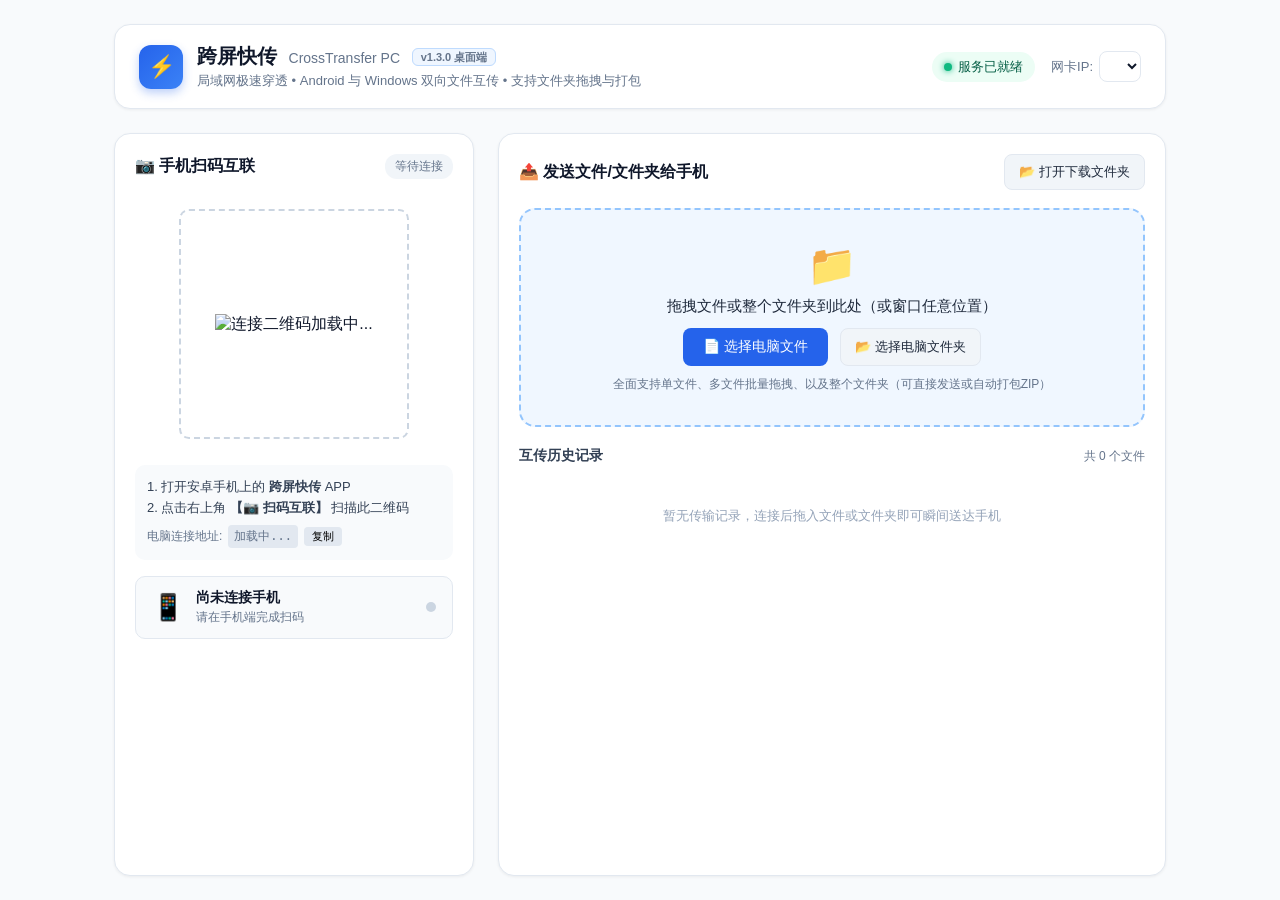
==== pc/static/index.html @ 51611d0e "feat: initial commit for cross-transfer v1.3.0 (Android & Windows PC mutual file transfer with folde" ====
<!DOCTYPE html>
<html lang="zh-CN">
<head>
    <meta charset="UTF-8">
    <meta name="viewport" content="width=device-width, initial-scale=1.0">
    <title>跨屏快传 - Windows 桌面端</title>
    <link rel="stylesheet" href="style.css">
</head>
<body>
    <div class="app-container">
        <!-- Header -->
        <header class="header">
            <div class="header-left">
                <div class="logo-icon">⚡</div>
                <div>
                    <h1>跨屏快传 <span>CrossTransfer PC</span> <span class="badge-ver">v1.3.0 桌面端</span></h1>
                    <p class="subtitle">局域网极速穿透 • Android 与 Windows 双向文件互传 • 支持文件夹拖拽与打包</p>
                </div>
            </div>
            <div class="header-right">
                <div class="network-badge">
                    <span class="dot live"></span>
                    <span id="txtStatus">服务已就绪</span>
                </div>
                <div class="ip-selector-wrap">
                    <label for="selectIp">网卡IP:</label>
                    <select id="selectIp"></select>
                </div>
            </div>
        </header>

        <!-- Main Content -->
        <main class="main-content">
            <!-- Left: QR Code Pairing & Connection Status -->
            <section class="card qr-section">
                <div class="card-header">
                    <h2>📷 手机扫码互联</h2>
                    <span class="badge" id="phoneStatusBadge">等待连接</span>
                </div>
                <div class="qr-container">
                    <div class="qr-box" id="qrBox">
                        <img id="imgQr" src="" alt="连接二维码加载中...">
                        <div class="qr-overlay" id="qrOverlay">
                            <span class="spinner"></span>
                        </div>
                    </div>
                </div>
                <div class="qr-instructions">
                    <p>1. 打开安卓手机上的 <strong>跨屏快传</strong> APP</p>
                    <p>2. 点击右上角 <strong>【📷 扫码互联】</strong> 扫描此二维码</p>
                    <p class="ip-hint">电脑连接地址: <code id="txtCurrentUrl">加载中...</code> <button class="btn-sm" id="btnCopyUrl">复制</button></p>
                </div>

                <div class="device-card" id="deviceCard">
                    <div class="device-top">
                        <div class="device-icon">📱</div>
                        <div class="device-info">
                            <div class="device-name" id="txtDeviceName">尚未连接手机</div>
                            <div class="device-desc" id="txtDeviceDesc">请在手机端完成扫码</div>
                        </div>
                        <div class="status-indicator" id="statusIndicator"></div>
                    </div>
                    <!-- Actions shown when connected -->
                    <div class="device-actions" id="deviceActions" style="display: none;">
                        <button class="btn-storage" id="btnEnterStorage">📂 进入手机存储</button>
                        <button class="btn-disconnect" id="btnDisconnect">🔌 断开连接</button>
                    </div>
                </div>
            </section>

            <!-- Right: File Transfer & History -->
            <section class="card transfer-section">
                <div class="card-header">
                    <h2>📤 发送文件/文件夹给手机</h2>
                    <button class="btn-secondary" id="btnOpenFolder">📂 打开下载文件夹</button>
                </div>

                <!-- Dropzone -->
                <div class="dropzone" id="dropzone">
                    <input type="file" id="filePicker" multiple style="display: none;">
                    <input type="file" id="folderPicker" webkitdirectory directory multiple style="display: none;">
                    <div class="dropzone-content">
                        <div class="drop-icon">📁</div>
                        <p class="drop-text">拖拽文件或整个文件夹到此处（或窗口任意位置）</p>
                        <div class="drop-buttons">
                            <button class="btn-primary" id="btnBrowseFiles">📄 选择电脑文件</button>
                            <button class="btn-secondary" id="btnBrowseFolder">📂 选择电脑文件夹</button>
                        </div>
                        <p class="drop-hint">全面支持单文件、多文件批量拖拽、以及整个文件夹（可直接发送或自动打包ZIP）</p>
                    </div>
                </div>

                <!-- Live Transfer Progress -->
                <div class="progress-card" id="progressCard" style="display: none;">
                    <div class="progress-header">
                        <span class="progress-title" id="txtProgressTitle">正在发送: filename.zip</span>
                        <span class="progress-percent" id="txtProgressPercent">0%</span>
                    </div>
                    <div class="progress-bar-bg">
                        <div class="progress-bar-fill" id="progressBarFill" style="width: 0%;"></div>
                    </div>
                    <div class="progress-footer">
                        <span id="txtProgressSpeed">0 MB/s</span>
                        <span id="txtProgressDetails">0 MB / 0 MB</span>
                    </div>
                </div>

                <!-- File History -->
                <div class="history-section">
                    <div class="history-header">
                        <h3>互传历史记录</h3>
                        <span class="history-count" id="txtHistoryCount">共 0 个文件</span>
                    </div>
                    <div class="history-list" id="historyList">
                        <div class="empty-hint" id="emptyHint">
                            暂无传输记录，连接后拖入文件或文件夹即可瞬间送达手机
                        </div>
                    </div>
                </div>
            </section>
        </main>
    </div>

    <!-- Phone Storage & Directory Explorer Modal -->
    <div class="modal-overlay" id="phoneStorageModal" style="display: none;">
        <div class="modal-dialog modal-explorer-dialog">
            <div class="modal-header">
                <div class="modal-title-wrap">
                    <span class="modal-icon">📱</span>
                    <div>
                        <h3 id="txtModalDeviceTitle">手机文件夹与存储管理</h3>
                        <p class="modal-subtitle">双向极速互联 • 可点击进入任意文件夹、下载文件或直接拖拽文件/文件夹存入当前手机目录</p>
                    </div>
                </div>
                <button class="modal-close" id="btnCloseModal">✕</button>
            </div>

            <!-- Permission Alert Banner -->
            <div class="permission-alert-banner" id="permissionAlertBanner" style="display: none;">
                <div class="banner-text">
                    <span class="banner-icon">🛡️</span>
                    <span>提示：若手机部分系统文件夹无法访问，请在手机端开启【所有文件管理权限】。</span>
                </div>
                <button class="btn-sm btn-warning" id="btnRequestPermission">在手机端弹出授权</button>
            </div>

            <!-- Toolbar & Actions -->
            <div class="modal-toolbar">
                <div class="toolbar-left">
                    <button class="btn-sm btn-action" id="btnGoRoot" title="返回手机内部存储根目录">🏠 内部存储</button>
                    <button class="btn-sm btn-action" id="btnGoParent" title="返回上一级目录" disabled>⬅️ 返回上一级</button>
                    <button class="btn-sm btn-action" id="btnRefreshPhoneStorage" title="重新扫描当前目录">🔄 刷新目录</button>
                    <button class="btn-sm btn-action btn-highlight" id="btnModalUploadToPhone" title="从电脑选取文件保存到当前手机文件夹">📤 上传文件到此目录</button>
                    <button class="btn-sm btn-action" id="btnModalUploadFolderToPhone" title="从电脑选取文件夹保存到当前手机文件夹">📁 上传文件夹到此目录</button>
                    <input type="file" id="modalFolderFileInput" multiple style="display: none;">
                    <input type="file" id="modalFolderDirInput" webkitdirectory directory multiple style="display: none;">
                </div>
                <div class="toolbar-right">
                    <button class="btn-sm btn-action" id="btnTriggerRemotePicker" title="在手机屏幕上展开系统全能选择器">📲 手机端选择器</button>
                    <button class="btn-sm btn-danger" id="btnModalDisconnect">🔌 断开连接</button>
                </div>
            </div>

            <!-- Path Bar & Shortcuts -->
            <div class="path-navigation-bar">
                <div class="current-path-wrap">
                    <span class="path-label">📂 当前目录:</span>
                    <span class="path-val" id="txtCurrentPath">/storage/emulated/0</span>
                </div>
                <div class="quick-shortcuts">
                    <span class="shortcut-label">常用目录:</span>
                    <button class="shortcut-chip" data-folder="Download">📥 下载 (Download)</button>
                    <button class="shortcut-chip" data-folder="DCIM">📷 相册 (DCIM)</button>
                    <button class="shortcut-chip" data-folder="Pictures">🖼️ 图片 (Pictures)</button>
                    <button class="shortcut-chip" data-folder="Documents">📄 文档 (Documents)</button>
                    <button class="shortcut-chip" data-folder="Music">🎵 音乐 (Music)</button>
                    <button class="shortcut-chip" data-folder="Movies">🎬 视频 (Movies)</button>
                </div>
            </div>

            <!-- Directory Content Table -->
            <div class="modal-body modal-explorer-body">
                <div class="explorer-table-header">
                    <div class="col-name">名称</div>
                    <div class="col-size">大小 / 子项</div>
                    <div class="col-time">修改时间</div>
                    <div class="col-action">操作</div>
                </div>
                <div class="phone-file-list" id="phoneFileList">
                    <div class="loading-hint" id="phoneStorageLoading">正在读取手机存储目录结构...</div>
                </div>
            </div>

            <div class="modal-footer">
                <div class="footer-stats">
                    <span id="txtPhoneStorageStats">正在加载...</span>
                    <span class="current-upload-target" id="txtUploadTargetHint"></span>
                </div>
                <button class="btn-secondary" id="btnDismissModal">完成</button>
            </div>
        </div>
    </div>

    <!-- Folder Upload Choice Modal -->
    <div class="modal-overlay" id="folderChoiceModal" style="display: none;">
        <div class="modal-dialog modal-choice-dialog">
            <div class="modal-header">
                <div class="modal-title-wrap">
                    <span class="modal-icon">📦</span>
                    <div>
                        <h3 id="txtFolderChoiceTitle">传输文件夹到手机</h3>
                        <p class="modal-subtitle" id="txtFolderChoiceSubtitle">检测到文件夹，请选择传输方式</p>
                    </div>
                </div>
                <button class="modal-close" id="btnCloseFolderChoiceModal">✕</button>
            </div>
            <div class="modal-body modal-choice-body">
                <div class="folder-info-card">
                    <div class="folder-info-icon">📁</div>
                    <div class="folder-info-details">
                        <div class="folder-info-name" id="txtFolderInfoName">文件夹名称</div>
                        <div class="folder-info-stats" id="txtFolderInfoStats">包含 0 个文件 • 0 B</div>
                    </div>
                </div>
                <div class="folder-options-grid">
                    <div class="folder-option-card active" id="optZip">
                        <div class="opt-badge">推荐</div>
                        <div class="opt-icon">📦</div>
                        <div class="opt-title">打包为压缩包发送 (.zip)</div>
                        <div class="opt-desc">自动将文件夹无损打包成单个 ZIP 压缩包高速传输，手机端接收后可直接打开或解压。</div>
                    </div>
                    <div class="folder-option-card" id="optDirect">
                        <div class="opt-icon">📂</div>
                        <div class="opt-title">保持文件夹结构传输</div>
                        <div class="opt-desc">在手机端创建同名文件夹，将文件夹内的每个文件原样存入对应手机目录中。</div>
                    </div>
                </div>
            </div>
            <div class="modal-footer modal-choice-footer">
                <button class="btn-secondary" id="btnCancelFolderChoice">取消</button>
                <button class="btn-primary" id="btnConfirmFolderChoice">立即传输</button>
            </div>
        </div>
    </div>

    <!-- Global Full-Window Drag & Drop Overlay -->
    <div class="global-drag-overlay" id="globalDragOverlay" style="display: none;">
        <div class="drag-overlay-box">
            <div class="drag-overlay-icon">🚀</div>
            <div class="drag-overlay-title" id="dragOverlayTitle">释放文件或文件夹，立即传输到手机</div>
            <div class="drag-overlay-sub" id="dragOverlaySub">支持任意单文件、多文件拖拽及整个文件夹（可直接发送或打包ZIP）</div>
            <div class="drag-overlay-target" id="dragOverlayTarget" style="display: none;"></div>
        </div>
    </div>

    <!-- Local JSZip Library -->
    <script src="jszip.min.js"></script>
    <script src="app.js"></script>
</body>
</html>
---- pc/static/style.css ----
:root {
    --primary: #2563eb;
    --primary-hover: #1d4ed8;
    --bg-main: #f8fafc;
    --bg-card: #ffffff;
    --text-primary: #0f172a;
    --text-secondary: #64748b;
    --border: #e2e8f0;
    --success: #10b981;
    --warning: #f59e0b;
    --danger: #ef4444;
    --radius-lg: 16px;
    --radius-md: 10px;
    --shadow-sm: 0 1px 3px rgba(0,0,0,0.06);
    --shadow-md: 0 4px 12px rgba(0,0,0,0.05);
}

* {
    box-sizing: border-box;
    margin: 0;
    padding: 0;
    font-family: -apple-system, BlinkMacSystemFont, "Segoe UI", Roboto, "Helvetica Neue", Arial, sans-serif;
}

body {
    background-color: var(--bg-main);
    color: var(--text-primary);
    min-height: 100vh;
    display: flex;
    flex-direction: column;
}

.app-container {
    max-width: 1100px;
    margin: 0 auto;
    width: 100%;
    padding: 24px;
    flex: 1;
    display: flex;
    flex-direction: column;
}

/* Header */
.header {
    display: flex;
    justify-content: space-between;
    align-items: center;
    background: var(--bg-card);
    padding: 18px 24px;
    border-radius: var(--radius-lg);
    border: 1px solid var(--border);
    box-shadow: var(--shadow-sm);
    margin-bottom: 24px;
}

.header-left {
    display: flex;
    align-items: center;
    gap: 14px;
}

.logo-icon {
    width: 44px;
    height: 44px;
    background: linear-gradient(135deg, #2563eb, #3b82f6);
    color: #fff;
    border-radius: 12px;
    display: flex;
    align-items: center;
    justify-content: center;
    font-size: 22px;
    box-shadow: 0 4px 10px rgba(37, 99, 235, 0.3);
}

.header h1 {
    font-size: 20px;
    font-weight: 700;
}

.header h1 span {
    font-size: 14px;
    font-weight: 500;
    color: var(--text-secondary);
    margin-left: 6px;
}

.badge-ver {
    background: #eff6ff;
    color: #2563eb;
    border: 1px solid #bfdbfe;
    font-size: 11px !important;
    font-weight: 700 !important;
    padding: 2px 8px;
    border-radius: 6px;
    vertical-align: middle;
    margin-left: 6px;
}

.subtitle {
    font-size: 13px;
    color: var(--text-secondary);
    margin-top: 2px;
}

.header-right {
    display: flex;
    align-items: center;
    gap: 16px;
}

.network-badge {
    display: flex;
    align-items: center;
    gap: 6px;
    background: #ecfdf5;
    color: #065f46;
    padding: 6px 12px;
    border-radius: 20px;
    font-size: 13px;
    font-weight: 500;
}

.dot {
    width: 8px;
    height: 8px;
    border-radius: 50%;
}

.dot.live {
    background: var(--success);
    box-shadow: 0 0 6px var(--success);
}

.ip-selector-wrap {
    display: flex;
    align-items: center;
    gap: 6px;
    font-size: 13px;
    color: var(--text-secondary);
}

.ip-selector-wrap select {
    padding: 6px 10px;
    border: 1px solid var(--border);
    border-radius: 8px;
    background: #fff;
    font-size: 13px;
    outline: none;
    color: var(--text-primary);
}

/* Main Grid */
.main-content {
    display: grid;
    grid-template-columns: 360px 1fr;
    gap: 24px;
    flex: 1;
}

/* Cards */
.card {
    background: var(--bg-card);
    border-radius: var(--radius-lg);
    border: 1px solid var(--border);
    box-shadow: var(--shadow-sm);
    padding: 20px;
    display: flex;
    flex-direction: column;
}

.card-header {
    display: flex;
    justify-content: space-between;
    align-items: center;
    margin-bottom: 18px;
}

.card-header h2 {
    font-size: 16px;
    font-weight: 600;
}

.badge {
    font-size: 12px;
    padding: 4px 10px;
    border-radius: 12px;
    background: #f1f5f9;
    color: var(--text-secondary);
    font-weight: 500;
}

.badge.connected {
    background: #dcfce7;
    color: #166534;
}

/* QR Code Section */
.qr-container {
    display: flex;
    justify-content: center;
    align-items: center;
    padding: 12px;
}

.qr-box {
    width: 230px;
    height: 230px;
    border: 2px dashed #cbd5e1;
    border-radius: var(--radius-md);
    display: flex;
    align-items: center;
    justify-content: center;
    background: #fff;
    position: relative;
    padding: 10px;
}

.qr-box img {
    max-width: 100%;
    max-height: 100%;
    object-fit: contain;
}

.qr-instructions {
    background: #f8fafc;
    border-radius: var(--radius-md);
    padding: 12px;
    margin-top: 14px;
    font-size: 13px;
    color: #334155;
    line-height: 1.6;
}

.ip-hint {
    margin-top: 6px;
    font-size: 12px;
    color: var(--text-secondary);
    display: flex;
    align-items: center;
    gap: 6px;
}

.ip-hint code {
    background: #e2e8f0;
    padding: 2px 6px;
    border-radius: 4px;
    font-family: monospace;
}

.device-card {
    margin-top: 16px;
    padding: 12px 16px;
    background: #f8fafc;
    border: 1px solid var(--border);
    border-radius: var(--radius-md);
    display: flex;
    align-items: center;
    gap: 12px;
}

.device-icon {
    font-size: 26px;
}

.device-info {
    flex: 1;
}

.device-name {
    font-size: 14px;
    font-weight: 600;
}

.device-desc {
    font-size: 12px;
    color: var(--text-secondary);
    margin-top: 2px;
}

.status-indicator {
    width: 10px;
    height: 10px;
    border-radius: 50%;
    background: #cbd5e1;
}

.status-indicator.online {
    background: var(--success);
    box-shadow: 0 0 8px var(--success);
}

/* Dropzone */
.dropzone {
    border: 2px dashed #93c5fd;
    background: #f0f7ff;
    border-radius: var(--radius-lg);
    padding: 32px 20px;
    text-align: center;
    cursor: pointer;
    transition: all 0.2s ease;
    margin-bottom: 20px;
}

.dropzone:hover, .dropzone.dragover {
    border-color: var(--primary);
    background: #e0f2fe;
}

.drop-icon {
    font-size: 40px;
    margin-bottom: 8px;
}

.drop-text {
    font-size: 15px;
    font-weight: 500;
    color: #1e293b;
    margin-bottom: 12px;
}

.drop-hint {
    font-size: 12px;
    color: #64748b;
    margin-top: 10px;
}

/* Buttons */
.btn-primary {
    background: var(--primary);
    color: #fff;
    border: none;
    padding: 10px 20px;
    border-radius: 8px;
    font-size: 14px;
    font-weight: 500;
    cursor: pointer;
    transition: background 0.2s;
}

.btn-primary:hover {
    background: var(--primary-hover);
}

.btn-secondary {
    background: #f1f5f9;
    color: #1e293b;
    border: 1px solid var(--border);
    padding: 8px 14px;
    border-radius: 8px;
    font-size: 13px;
    cursor: pointer;
    font-weight: 500;
}

.btn-secondary:hover {
    background: #e2e8f0;
}

.btn-sm {
    background: #e2e8f0;
    border: none;
    padding: 2px 8px;
    border-radius: 4px;
    font-size: 11px;
    cursor: pointer;
}

.btn-sm:hover {
    background: #cbd5e1;
}

/* Progress Card */
.progress-card {
    background: #f8fafc;
    border: 1px solid #bfdbfe;
    border-radius: var(--radius-md);
    padding: 14px 18px;
    margin-bottom: 20px;
}

.progress-header {
    display: flex;
    justify-content: space-between;
    font-size: 13px;
    font-weight: 600;
    margin-bottom: 8px;
}

.progress-percent {
    color: var(--primary);
}

.progress-bar-bg {
    width: 100%;
    height: 8px;
    background: #e2e8f0;
    border-radius: 4px;
    overflow: hidden;
}

.progress-bar-fill {
    height: 100%;
    background: linear-gradient(90deg, #2563eb, #60a5fa);
    transition: width 0.1s linear;
}

.progress-footer {
    display: flex;
    justify-content: space-between;
    font-size: 11px;
    color: var(--text-secondary);
    margin-top: 6px;
}

/* File History */
.history-section {
    flex: 1;
    display: flex;
    flex-direction: column;
}

.history-header {
    display: flex;
    justify-content: space-between;
    align-items: center;
    margin-bottom: 12px;
}

.history-header h3 {
    font-size: 14px;
    font-weight: 600;
    color: #334155;
}

.history-count {
    font-size: 12px;
    color: var(--text-secondary);
}

.history-list {
    flex: 1;
    overflow-y: auto;
    max-height: 280px;
    display: flex;
    flex-direction: column;
    gap: 8px;
}

.history-item {
    display: flex;
    align-items: center;
    padding: 10px 14px;
    background: #fff;
    border: 1px solid var(--border);
    border-radius: var(--radius-md);
    gap: 12px;
}

.item-icon {
    font-size: 24px;
}

.item-info {
    flex: 1;
    min-width: 0;
}

.item-name {
    font-size: 13px;
    font-weight: 600;
    white-space: nowrap;
    overflow: hidden;
    text-overflow: ellipsis;
}

.item-meta {
    font-size: 11px;
    color: var(--text-secondary);
    margin-top: 2px;
}

.item-actions {
    display: flex;
    gap: 6px;
}

.empty-hint {
    text-align: center;
    padding: 30px 10px;
    color: #94a3b8;
    font-size: 13px;
}

/* Device Card Enhancements */
.device-card {
    flex-direction: column;
    align-items: stretch !important;
}

.device-top {
    display: flex;
    align-items: center;
    gap: 12px;
}

.device-actions {
    display: flex;
    gap: 8px;
    margin-top: 12px;
    padding-top: 10px;
    border-top: 1px solid var(--border);
}

.btn-storage {
    flex: 1;
    background: #eff6ff;
    color: #1d4ed8;
    border: 1px solid #bfdbfe;
    padding: 8px 10px;
    border-radius: 8px;
    font-size: 12px;
    font-weight: 600;
    cursor: pointer;
    transition: all 0.2s;
}

.btn-storage:hover {
    background: #dbeafe;
}

.btn-disconnect {
    background: #fef2f2;
    color: #b91c1c;
    border: 1px solid #fecaca;
    padding: 8px 12px;
    border-radius: 8px;
    font-size: 12px;
    font-weight: 600;
    cursor: pointer;
    transition: all 0.2s;
}

.btn-disconnect:hover {
    background: #fee2e2;
}

.btn-danger {
    background: #ef4444;
    color: #ffffff;
    border: none;
    padding: 6px 12px;
    border-radius: 6px;
    font-size: 12px;
    font-weight: 500;
    cursor: pointer;
}

.btn-danger:hover {
    background: #dc2626;
}

.btn-action {
    background: #f1f5f9;
    color: #1e293b;
    border: 1px solid #cbd5e1;
    padding: 6px 12px;
    border-radius: 6px;
    font-size: 12px;
    font-weight: 500;
    cursor: pointer;
}

.btn-action:hover {
    background: #e2e8f0;
}

/* Modal Overlay & Dialog */
.modal-overlay {
    position: fixed;
    top: 0;
    left: 0;
    right: 0;
    bottom: 0;
    background: rgba(15, 23, 42, 0.6);
    backdrop-filter: blur(4px);
    display: flex;
    align-items: center;
    justify-content: center;
    z-index: 9999;
    animation: fadeIn 0.2s ease;
}

.modal-dialog {
    background: #ffffff;
    width: 680px;
    max-width: 92vw;
    max-height: 85vh;
    border-radius: 16px;
    box-shadow: 0 20px 25px -5px rgba(0, 0, 0, 0.2), 0 10px 10px -5px rgba(0, 0, 0, 0.1);
    display: flex;
    flex-direction: column;
    overflow: hidden;
    animation: slideUp 0.25s ease;
}

@keyframes fadeIn {
    from { opacity: 0; }
    to { opacity: 1; }
}

@keyframes slideUp {
    from { transform: translateY(20px); opacity: 0; }
    to { transform: translateY(0); opacity: 1; }
}

.modal-header {
    display: flex;
    justify-content: space-between;
    align-items: center;
    padding: 18px 24px;
    border-bottom: 1px solid var(--border);
    background: #f8fafc;
}

.modal-title-wrap {
    display: flex;
    align-items: center;
    gap: 12px;
}

.modal-icon {
    font-size: 28px;
}

.modal-header h3 {
    font-size: 17px;
    font-weight: 700;
    color: var(--text-primary);
}

.modal-subtitle {
    font-size: 12px;
    color: var(--text-secondary);
    margin-top: 2px;
}

.modal-close {
    background: transparent;
    border: none;
    font-size: 20px;
    color: #94a3b8;
    cursor: pointer;
    padding: 4px 8px;
    border-radius: 6px;
}

.modal-close:hover {
    background: #e2e8f0;
    color: #0f172a;
}

.modal-toolbar {
    display: flex;
    justify-content: space-between;
    align-items: center;
    padding: 12px 24px;
    background: #ffffff;
    border-bottom: 1px solid var(--border);
}

.toolbar-left, .toolbar-right {
    display: flex;
    gap: 8px;
}

.modal-explorer-dialog {
    max-width: 880px;
    width: 94%;
}

.modal-explorer-body {
    flex: 1;
    overflow-y: auto;
    padding: 0;
    min-height: 360px;
    max-height: 480px;
}

.permission-alert-banner {
    display: flex;
    justify-content: space-between;
    align-items: center;
    padding: 10px 20px;
    background: #fffbeb;
    border-bottom: 1px solid #fde68a;
    font-size: 12px;
    color: #92400e;
}

.banner-text {
    display: flex;
    align-items: center;
    gap: 8px;
}

.btn-warning {
    background: #f59e0b;
    color: #ffffff;
    border: none;
    padding: 5px 12px;
    border-radius: 6px;
    font-size: 12px;
    cursor: pointer;
    font-weight: 600;
}

.btn-warning:hover {
    background: #d97706;
}

.btn-highlight {
    background: #2563eb !important;
    color: #ffffff !important;
    border: none !important;
}

.btn-highlight:hover {
    background: #1d4ed8 !important;
}

/* Path navigation & quick jump */
.path-navigation-bar {
    display: flex;
    flex-direction: column;
    gap: 8px;
    padding: 10px 20px;
    background: #f1f5f9;
    border-bottom: 1px solid var(--border);
}

.current-path-wrap {
    display: flex;
    align-items: center;
    gap: 8px;
    font-size: 13px;
}

.path-label {
    font-weight: 700;
    color: #334155;
}

.path-val {
    font-family: ui-monospace, SFMono-Regular, Menlo, Monaco, Consolas, monospace;
    font-weight: 600;
    color: #1d4ed8;
    background: #e0e7ff;
    padding: 2px 8px;
    border-radius: 4px;
    user-select: all;
    overflow: hidden;
    text-overflow: ellipsis;
    white-space: nowrap;
}

.quick-shortcuts {
    display: flex;
    flex-wrap: wrap;
    align-items: center;
    gap: 6px;
}

.shortcut-label {
    font-size: 11px;
    font-weight: 600;
    color: #64748b;
    margin-right: 2px;
}

.shortcut-chip {
    background: #ffffff;
    border: 1px solid #cbd5e1;
    border-radius: 12px;
    padding: 3px 10px;
    font-size: 11px;
    font-weight: 500;
    color: #334155;
    cursor: pointer;
    transition: all 0.15s;
}

.shortcut-chip:hover {
    background: #eff6ff;
    border-color: #93c5fd;
    color: #1d4ed8;
}

/* Explorer Table */
.explorer-table-header {
    display: flex;
    align-items: center;
    padding: 8px 20px;
    background: #f8fafc;
    border-bottom: 1px solid var(--border);
    font-size: 11px;
    font-weight: 700;
    color: #64748b;
}

.col-name {
    flex: 1;
    min-width: 0;
}

.col-size {
    width: 110px;
    text-align: right;
    padding-right: 12px;
}

.col-time {
    width: 140px;
    text-align: center;
}

.col-action {
    width: 120px;
    text-align: right;
}

.phone-file-list {
    display: flex;
    flex-direction: column;
}

.phone-explorer-row {
    display: flex;
    align-items: center;
    padding: 10px 20px;
    border-bottom: 1px solid #f1f5f9;
    transition: background 0.12s;
    user-select: none;
}

.phone-explorer-row:hover {
    background: #f8fafc;
}

.phone-explorer-row.is-directory {
    cursor: pointer;
}

.phone-explorer-row.is-directory:hover {
    background: #eff6ff;
}

.phone-explorer-row .item-icon {
    font-size: 20px;
    margin-right: 10px;
    flex-shrink: 0;
}

.phone-explorer-row .col-name {
    display: flex;
    align-items: center;
    font-size: 13px;
    font-weight: 500;
    color: #1e293b;
    overflow: hidden;
    text-overflow: ellipsis;
    white-space: nowrap;
}

.phone-explorer-row.is-directory .col-name {
    font-weight: 600;
    color: #0f172a;
}

.phone-explorer-row .col-size {
    font-size: 12px;
    color: #64748b;
}

.phone-explorer-row .col-time {
    font-size: 11px;
    color: #94a3b8;
}

.btn-enter-folder {
    background: #eff6ff;
    color: #1d4ed8;
    border: 1px solid #bfdbfe;
    padding: 4px 10px;
    border-radius: 6px;
    font-size: 11px;
    font-weight: 600;
    cursor: pointer;
    transition: all 0.15s;
}

.btn-enter-folder:hover {
    background: #2563eb;
    color: #ffffff;
    border-color: #2563eb;
}

.btn-download-file {
    background: #f0fdf4;
    color: #15803d;
    border: 1px solid #bbf7d0;
    padding: 4px 10px;
    border-radius: 6px;
    font-size: 11px;
    font-weight: 600;
    cursor: pointer;
    transition: all 0.15s;
}

.btn-download-file:hover {
    background: #16a34a;
    color: #ffffff;
    border-color: #16a34a;
}

.footer-stats {
    display: flex;
    flex-direction: column;
    gap: 2px;
}

.current-upload-target {
    font-size: 11px;
    color: #2563eb;
}

.modal-footer {
    display: flex;
    justify-content: space-between;
    align-items: center;
    padding: 14px 24px;
    border-top: 1px solid var(--border);
    background: #f8fafc;
    font-size: 13px;
    color: var(--text-secondary);
}

.loading-hint {
    text-align: center;
    padding: 40px 10px;
    color: #64748b;
    font-size: 14px;
}

/* Drop Buttons */
.drop-buttons {
    display: flex;
    justify-content: center;
    gap: 12px;
    margin-top: 6px;
    margin-bottom: 6px;
    flex-wrap: wrap;
}

/* Global Full-Window Drag & Drop Overlay */
.global-drag-overlay {
    position: fixed;
    top: 0;
    left: 0;
    width: 100vw;
    height: 100vh;
    background: rgba(15, 23, 42, 0.78);
    backdrop-filter: blur(6px);
    z-index: 99999;
    display: flex;
    align-items: center;
    justify-content: center;
    pointer-events: none;
    animation: fadeIn 0.15s ease;
}

.drag-overlay-box {
    background: #ffffff;
    border: 3px dashed var(--primary);
    border-radius: 24px;
    padding: 44px 56px;
    text-align: center;
    box-shadow: 0 25px 50px -12px rgba(0, 0, 0, 0.35);
    max-width: 580px;
    width: 90%;
    transform: scale(1.02);
    animation: popIn 0.2s cubic-bezier(0.16, 1, 0.3, 1);
}

@keyframes popIn {
    from { transform: scale(0.92); opacity: 0; }
    to { transform: scale(1.02); opacity: 1; }
}

.drag-overlay-icon {
    font-size: 54px;
    margin-bottom: 14px;
    animation: bounce 1s infinite alternate ease-in-out;
}

@keyframes bounce {
    from { transform: translateY(0); }
    to { transform: translateY(-10px); }
}

.drag-overlay-title {
    font-size: 20px;
    font-weight: 700;
    color: var(--text-primary);
    margin-bottom: 8px;
}

.drag-overlay-sub {
    font-size: 14px;
    color: var(--text-secondary);
}

.drag-overlay-target {
    margin-top: 14px;
    font-size: 13px;
    color: var(--primary);
    background: #eff6ff;
    border: 1px solid #bfdbfe;
    padding: 6px 16px;
    border-radius: 20px;
    display: inline-block;
    font-weight: 600;
}

/* Folder Choice Dialog */
.modal-choice-dialog {
    max-width: 580px;
    width: 90%;
}

.modal-choice-body {
    padding: 20px 24px;
    display: flex;
    flex-direction: column;
    gap: 18px;
}

.folder-info-card {
    display: flex;
    align-items: center;
    gap: 14px;
    background: #f8fafc;
    border: 1px solid var(--border);
    padding: 12px 18px;
    border-radius: 12px;
}

.folder-info-icon {
    font-size: 32px;
}

.folder-info-name {
    font-size: 15px;
    font-weight: 700;
    color: var(--text-primary);
}

.folder-info-stats {
    font-size: 12px;
    color: var(--text-secondary);
    margin-top: 2px;
}

.folder-options-grid {
    display: flex;
    flex-direction: column;
    gap: 12px;
}

.folder-option-card {
    position: relative;
    border: 2px solid var(--border);
    border-radius: 12px;
    padding: 16px;
    cursor: pointer;
    transition: all 0.2s ease;
    background: #ffffff;
}

.folder-option-card:hover {
    border-color: #93c5fd;
    background: #f8fafc;
}

.folder-option-card.active {
    border-color: var(--primary);
    background: #eff6ff;
    box-shadow: 0 4px 12px rgba(37, 99, 235, 0.12);
}

.folder-option-card .opt-badge {
    position: absolute;
    top: 12px;
    right: 12px;
    background: var(--primary);
    color: #ffffff;
    font-size: 11px;
    font-weight: 700;
    padding: 2px 8px;
    border-radius: 6px;
}

.folder-option-card .opt-icon {
    font-size: 24px;
    margin-bottom: 6px;
}

.folder-option-card .opt-title {
    font-size: 14px;
    font-weight: 700;
    color: var(--text-primary);
    margin-bottom: 4px;
}

.folder-option-card .opt-desc {
    font-size: 12px;
    color: var(--text-secondary);
    line-height: 1.45;
}

.modal-choice-footer {
    display: flex;
    justify-content: flex-end;
    gap: 10px;
    padding: 14px 24px;
    border-top: 1px solid var(--border);
    background: #f8fafc;
}
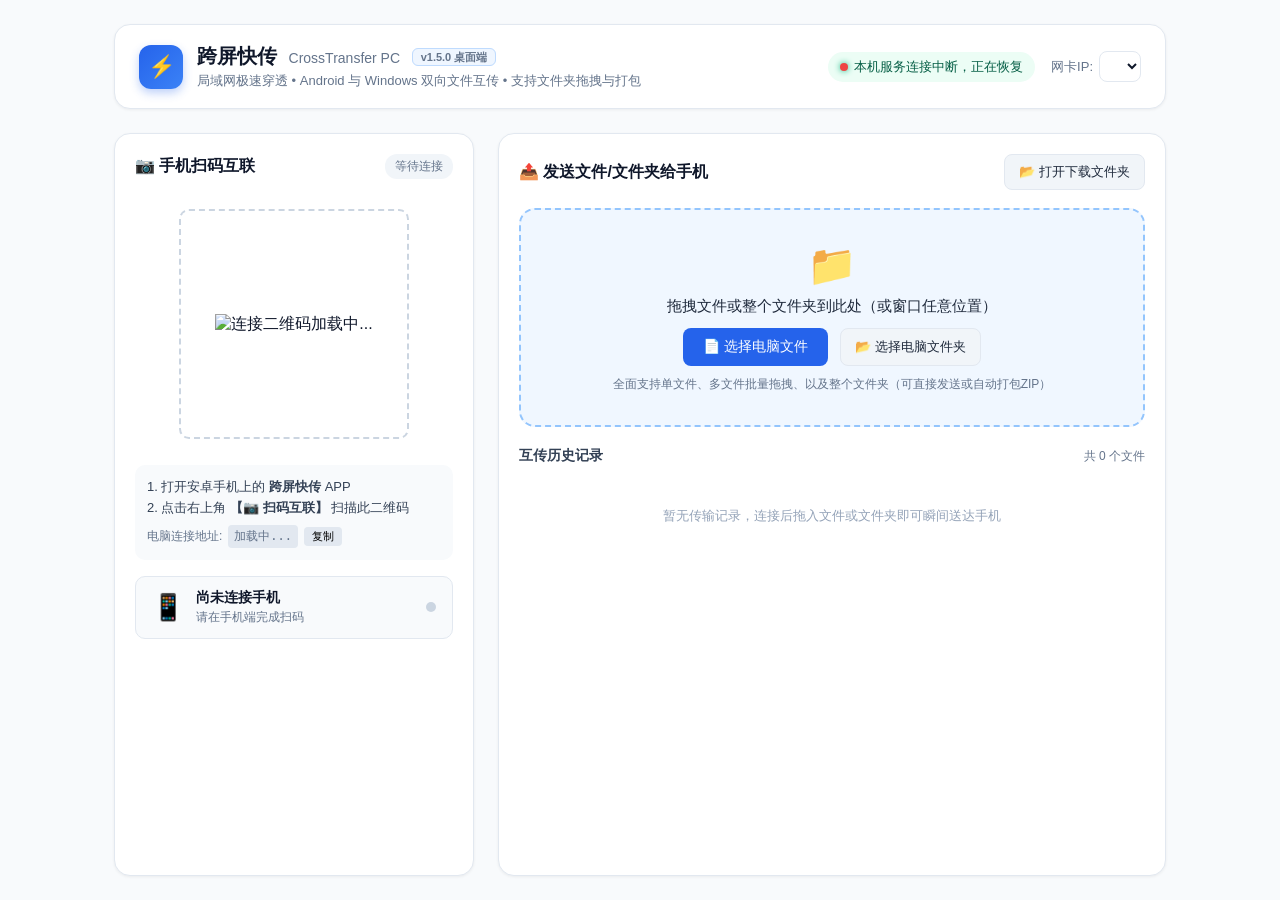
==== commit eae12eed: "feat: v1.5.0 修复断连并重构流畅性与易用性 断连根因与修复： - 旧连接迟到回调打死新连接：NetworkManager 引入 connectionEpoch 代际号，   onOpen/" ====
--- a/pc/static/index.html
+++ b/pc/static/index.html
@@ -4,6 +4,7 @@
     <meta charset="UTF-8">
     <meta name="viewport" content="width=device-width, initial-scale=1.0">
     <title>跨屏快传 - Windows 桌面端</title>
+    <link rel="icon" type="image/svg+xml" href="favicon.svg">
     <link rel="stylesheet" href="style.css">
 </head>
 <body>
@@ -13,14 +14,14 @@
             <div class="header-left">
                 <div class="logo-icon">⚡</div>
                 <div>
-                    <h1>跨屏快传 <span>CrossTransfer PC</span> <span class="badge-ver">v1.3.0 桌面端</span></h1>
+                    <h1>跨屏快传 <span>CrossTransfer PC</span> <span class="badge-ver">v1.5.0 桌面端</span></h1>
                     <p class="subtitle">局域网极速穿透 • Android 与 Windows 双向文件互传 • 支持文件夹拖拽与打包</p>
                 </div>
             </div>
             <div class="header-right">
-                <div class="network-badge">
-                    <span class="dot live"></span>
-                    <span id="txtStatus">服务已就绪</span>
+                <div class="network-badge" title="本机服务连接状态">
+                    <span class="dot live" id="wsStateDot"></span>
+                    <span id="wsStateLabel">服务已就绪</span>
                 </div>
                 <div class="ip-selector-wrap">
                     <label for="selectIp">网卡IP:</label>
@@ -149,9 +150,11 @@
                 <div class="toolbar-left">
                     <button class="btn-sm btn-action" id="btnGoRoot" title="返回手机内部存储根目录">🏠 内部存储</button>
                     <button class="btn-sm btn-action" id="btnGoParent" title="返回上一级目录" disabled>⬅️ 返回上一级</button>
-                    <button class="btn-sm btn-action" id="btnRefreshPhoneStorage" title="重新扫描当前目录">🔄 刷新目录</button>
-                    <button class="btn-sm btn-action btn-highlight" id="btnModalUploadToPhone" title="从电脑选取文件保存到当前手机文件夹">📤 上传文件到此目录</button>
-                    <button class="btn-sm btn-action" id="btnModalUploadFolderToPhone" title="从电脑选取文件夹保存到当前手机文件夹">📁 上传文件夹到此目录</button>
+                    <button class="btn-sm btn-action" id="btnRefreshPhoneStorage" title="重新扫描当前目录">🔄 刷新</button>
+                    <button class="btn-sm btn-action btn-highlight" id="btnModalPaste" title="从电脑剪贴板直接粘贴文件/文件夹到此目录 (快捷键 Ctrl+V)">📋 粘贴电脑文件</button>
+                    <button class="btn-sm btn-action" id="btnModalNewFolder" title="在当前手机目录新建文件夹">➕ 新建文件夹</button>
+                    <button class="btn-sm btn-action" id="btnModalUploadToPhone" title="从电脑选取文件保存到当前手机文件夹">📤 上传文件</button>
+                    <button class="btn-sm btn-action" id="btnModalUploadFolderToPhone" title="从电脑选取文件夹保存到当前手机文件夹">📁 上传文件夹</button>
                     <input type="file" id="modalFolderFileInput" multiple style="display: none;">
                     <input type="file" id="modalFolderDirInput" webkitdirectory directory multiple style="display: none;">
                 </div>
@@ -253,6 +256,21 @@
         </div>
     </div>
 
+    <!-- Context Menu for Phone Explorer -->
+    <div id="explorerContextMenu" class="context-menu" style="display: none;">
+        <div class="context-menu-item" id="cmenuOpen">📂 打开 / 进入</div>
+        <div class="context-menu-item" id="cmenuDownload">⬇️ 下载到电脑</div>
+        <div class="context-menu-divider"></div>
+        <div class="context-menu-item" id="cmenuCopy">📋 复制手机文件 (Ctrl+C)</div>
+        <div class="context-menu-item" id="cmenuCut">✂️ 剪切手机文件 (Ctrl+X)</div>
+        <div class="context-menu-item" id="cmenuPaste">📋 粘贴到此目录 (Ctrl+V)</div>
+        <div class="context-menu-divider"></div>
+        <div class="context-menu-item" id="cmenuRename">✏️ 重命名 (F2)</div>
+        <div class="context-menu-item" id="cmenuNewFolder">➕ 新建文件夹</div>
+        <div class="context-menu-divider"></div>
+        <div class="context-menu-item context-menu-danger" id="cmenuDelete">🗑️ 删除 (Delete)</div>
+    </div>
+
     <!-- Local JSZip Library -->
     <script src="jszip.min.js"></script>
     <script src="app.js"></script>
--- a/pc/static/style.css
+++ b/pc/static/style.css
@@ -1136,3 +1136,68 @@
     background: #f8fafc;
 }
 
+/* Context Menu */
+.context-menu {
+    position: fixed;
+    z-index: 10000;
+    min-width: 190px;
+    background: #ffffff;
+    border: 1px solid var(--border);
+    border-radius: 10px;
+    box-shadow: 0 10px 25px rgba(0, 0, 0, 0.15), 0 2px 6px rgba(0, 0, 0, 0.08);
+    padding: 6px 0;
+    font-size: 13px;
+    user-select: none;
+    animation: fadeIn 0.1s ease-out;
+}
+
+.context-menu-item {
+    display: flex;
+    align-items: center;
+    padding: 8px 16px;
+    cursor: pointer;
+    color: var(--text-primary);
+    font-weight: 500;
+    transition: background 0.15s ease, color 0.15s ease;
+}
+
+.context-menu-item:hover {
+    background: #eff6ff;
+    color: var(--primary);
+}
+
+.context-menu-item.context-menu-danger {
+    color: #ef4444;
+}
+
+.context-menu-item.context-menu-danger:hover {
+    background: #fef2f2;
+    color: #dc2626;
+}
+
+.context-menu-item.disabled {
+    opacity: 0.4;
+    cursor: not-allowed;
+    pointer-events: none;
+}
+
+.context-menu-divider {
+    height: 1px;
+    background: #f1f5f9;
+    margin: 4px 0;
+}
+
+/* Row selection styles */
+.phone-explorer-row.selected {
+    background: #eff6ff !important;
+    border-color: #93c5fd !important;
+    outline: 2px solid #3b82f6;
+    outline-offset: -2px;
+}
+
+.phone-explorer-row.is-cut {
+    opacity: 0.55;
+    filter: grayscale(0.5);
+    border-style: dashed !important;
+}
+
